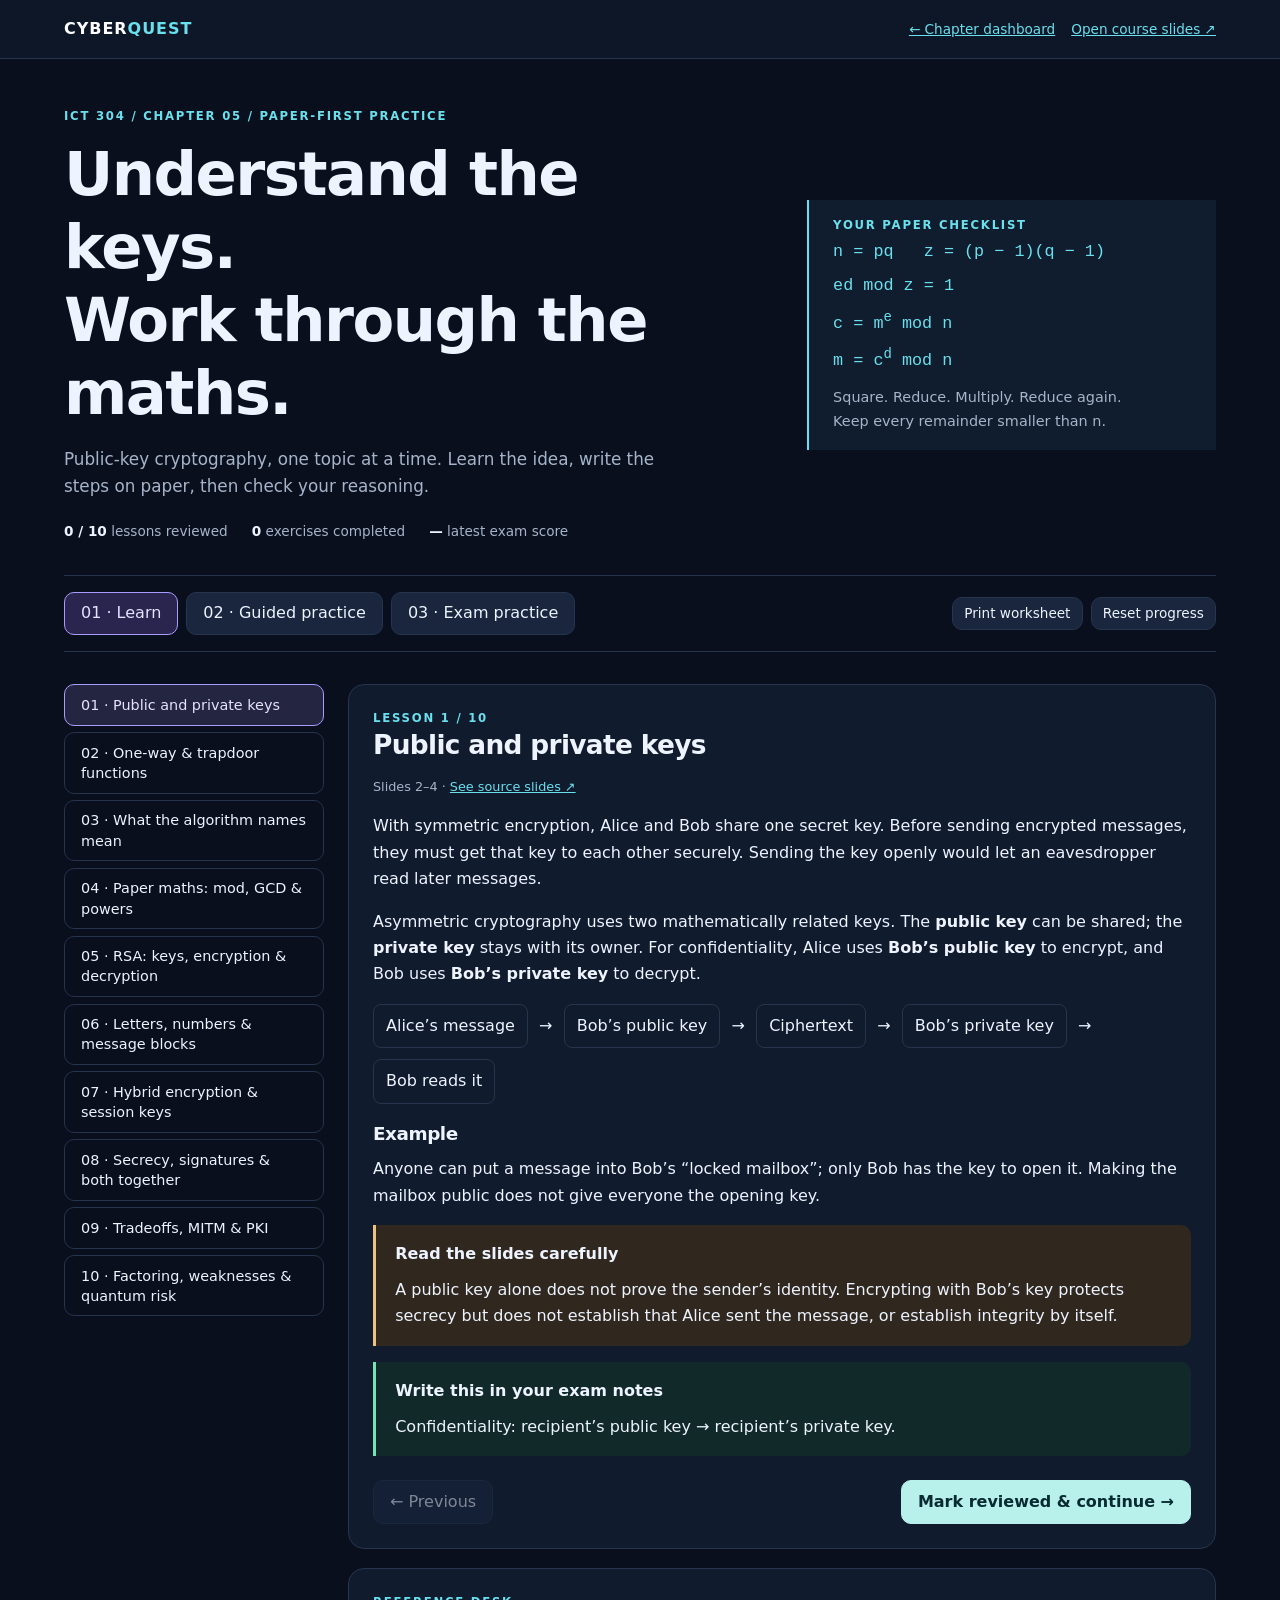
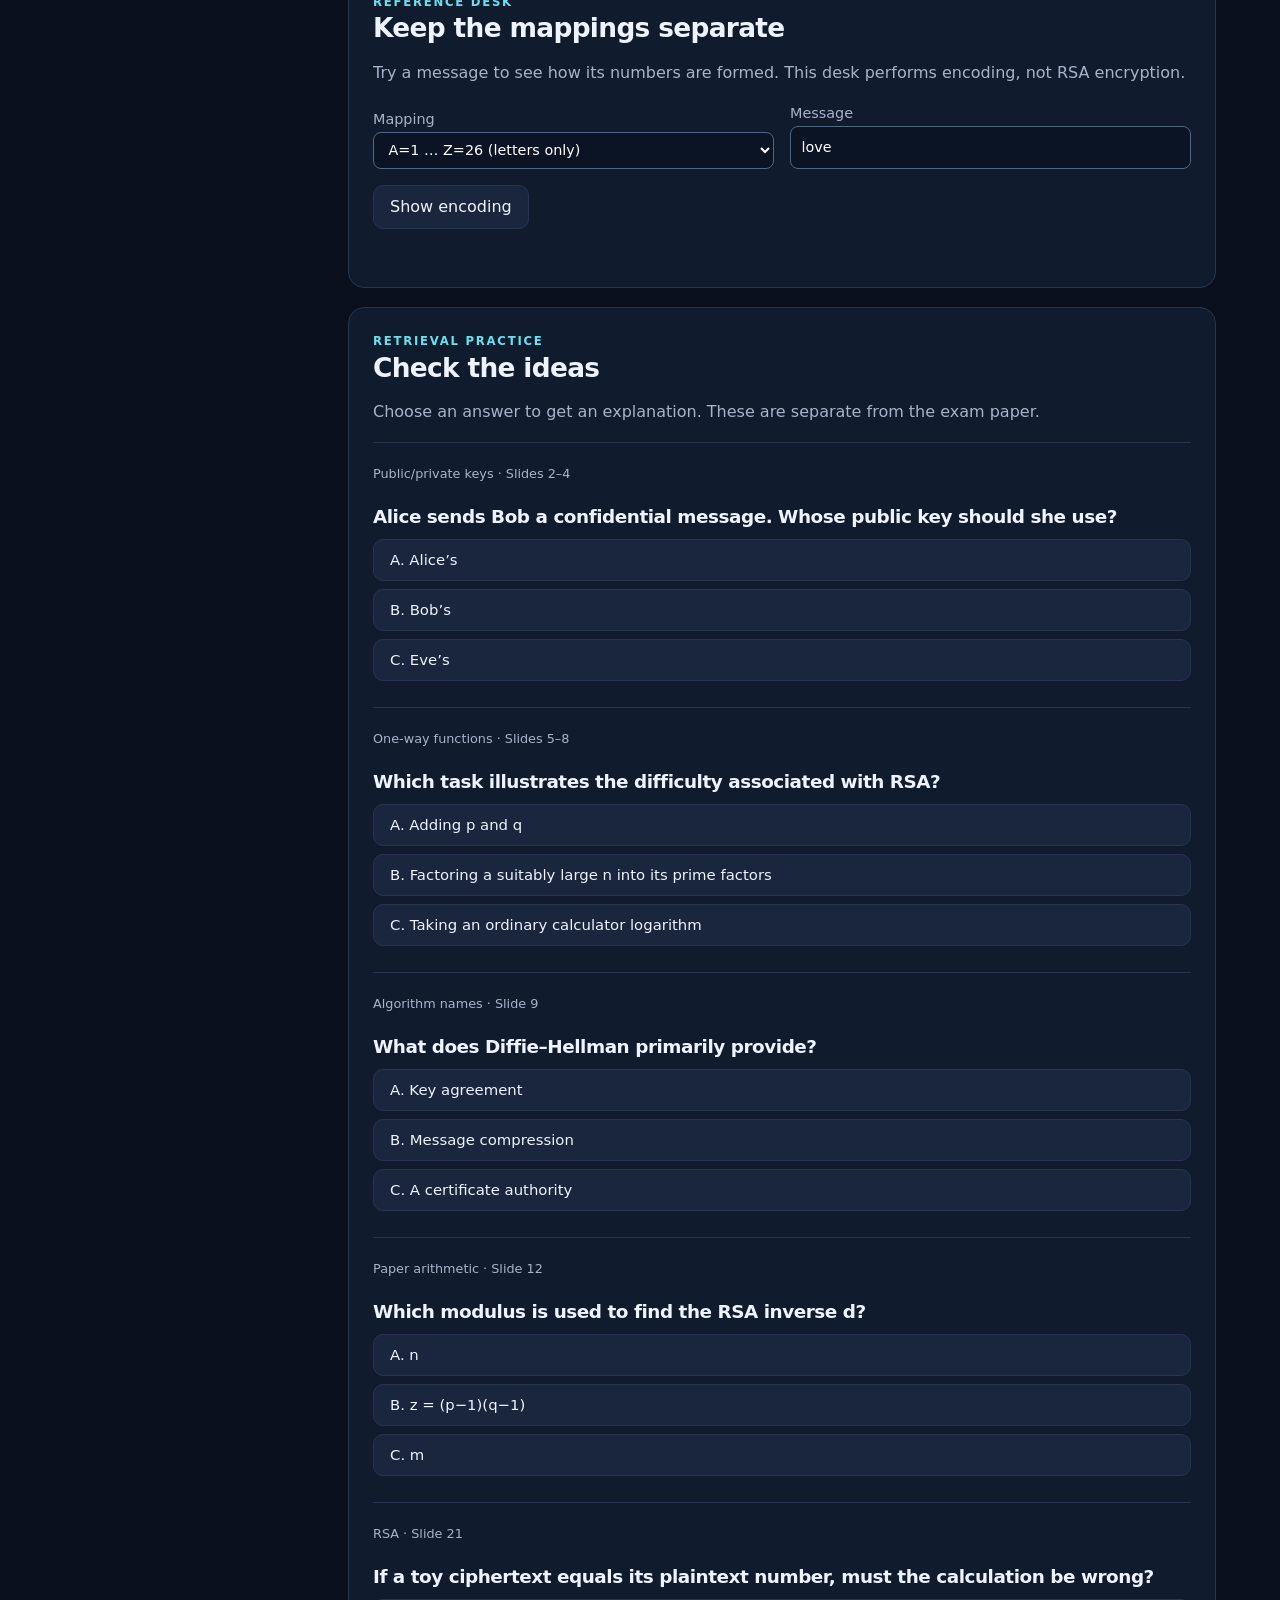
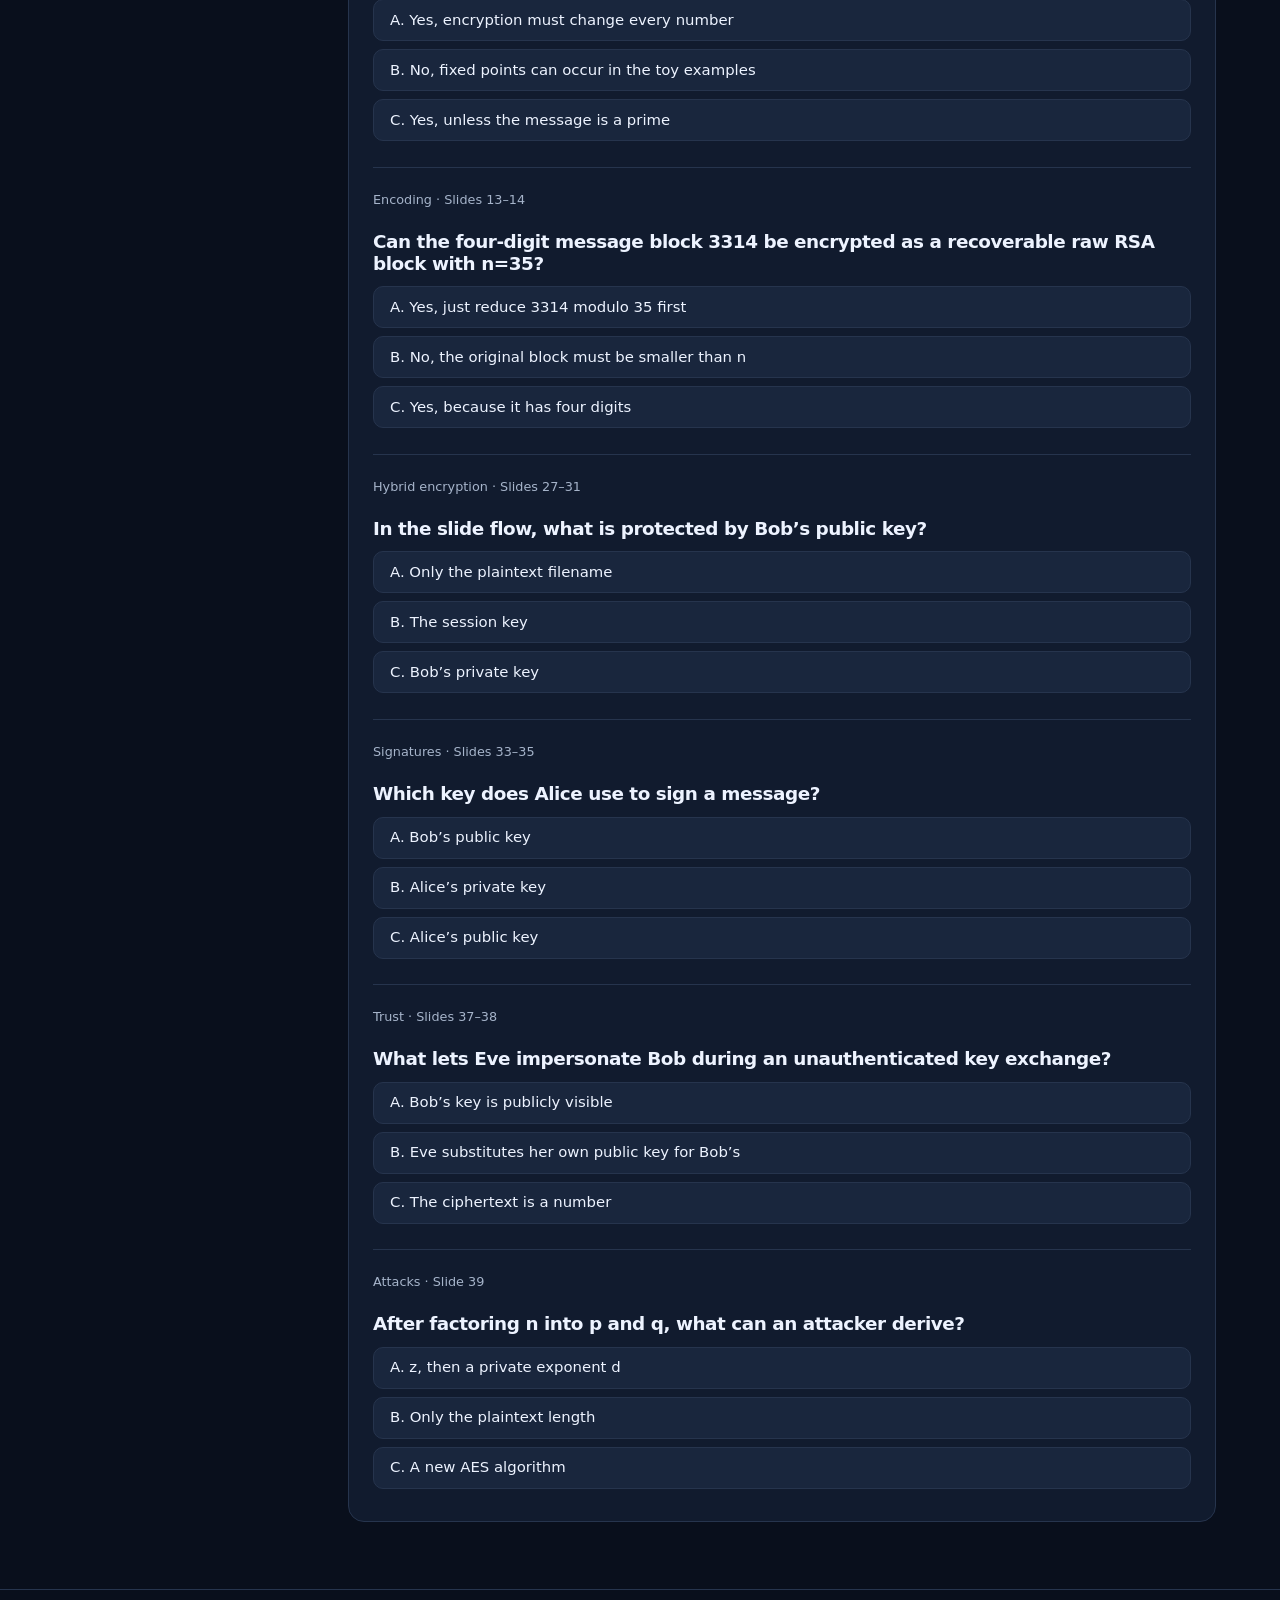
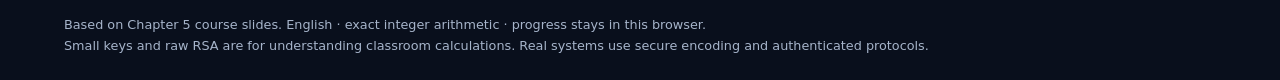
==== chapter5.html @ c572226a "Add Chapter 5 lessons and paper-first RSA practice" ====
<!DOCTYPE html>
<html lang="en">
<head>
  <meta charset="UTF-8">
  <meta name="viewport" content="width=device-width, initial-scale=1">
  <meta name="description" content="Learn public-key cryptography and practise RSA by hand. Slide-based lessons, guided calculations, exam practice, and printable worksheets for ICT 304.">
  <title>Chapter 5 · Public Key Cryptography | CyberQuest</title>
  <style>
    :root{color-scheme:dark;--bg:#090f1c;--panel:#111b2e;--line:#26344d;--muted:#a6b4ca;--text:#edf3ff;--cyan:#69e0ed;--purple:#a99cff;--green:#72e3b1;--red:#ffabb8}
    *{box-sizing:border-box}body{margin:0;background:var(--bg);color:var(--text);font:16px/1.65 system-ui,-apple-system,"Segoe UI",sans-serif}a{color:var(--cyan)}button,input,select,textarea{font:inherit}button,.button{border:1px solid var(--line);border-radius:10px;background:#19263d;color:var(--text);padding:.6rem 1rem;cursor:pointer;text-decoration:none;display:inline-flex;align-items:center;justify-content:center;gap:.4rem;line-height:1.4}button:hover,.button:hover{background:#253755;border-color:#60759a}button:disabled{opacity:.5;cursor:not-allowed}button.primary,.button.primary{background:#b8f0ec;color:#082b32;border-color:#b8f0ec;font-weight:700}button.active{background:#29254e;border-color:var(--purple);color:#e6e1ff}button.small{padding:.35rem .7rem;font-size:.85rem}button.text{background:transparent;color:var(--cyan)}input,select,textarea{background:#0b1425;border:1px solid #536580;color:white;border-radius:8px;padding:.55rem .65rem;max-width:100%}input[readonly]{background:#19263d;color:#c8d4e8}input:focus,select:focus,textarea:focus{outline:2px solid var(--cyan);outline-offset:2px}:focus-visible{outline:3px solid var(--cyan);outline-offset:4px}input.bad{border-color:var(--red)}input.good{border-color:var(--green)}input[type=text]{width:100%}label{display:block;color:var(--muted);font-size:.9rem}h1,h2,h3,h4{line-height:1.2;letter-spacing:-.025em}h1{font-size:clamp(2.2rem,5vw,3.8rem);margin:.7rem 0 1rem;max-width:800px}h2{font-size:1.65rem;margin:0 0 1rem}h3{font-size:1.15rem;margin:1.2rem 0 .7rem}p{margin:.6rem 0 1rem}small,.muted{color:var(--muted)}code,.math,.number{font-family:Consolas,"Courier New",monospace}.math{font-size:1.05rem}.eyebrow{text-transform:uppercase;letter-spacing:.15em;font-size:.73rem;color:var(--cyan);font-weight:750}.tag{display:inline-block;border:1px solid var(--line);padding:.15rem .6rem;border-radius:100px;font-size:.75rem;color:var(--muted)}[hidden]{display:none!important}.skip{position:absolute;left:12px;top:-100px;background:white;color:black;padding:12px;z-index:100}.skip:focus{top:10px}
    header{border-bottom:1px solid var(--line);background:#0e1728}header .wrap{display:flex;justify-content:space-between;align-items:center;gap:1rem;padding-block:1rem}.brand{font-weight:900;letter-spacing:.06em;text-decoration:none;color:white}.brand span{color:var(--cyan)}.wrap{max-width:1200px;margin:auto;padding:0 24px}.top-links{display:flex;gap:1rem;align-items:center;font-size:.85rem}.hero{padding:3rem 0 2rem;display:grid;grid-template-columns:1.7fr 1fr;gap:3rem;align-items:center}.hero p{max-width:640px;font-size:1.05rem;color:var(--muted)}.hero-note{border-left:2px solid var(--cyan);padding:1rem 1.5rem;background:#101d2f}.hero-note .math{color:var(--cyan);line-height:2}.hero-note p{font-size:.9rem;margin-bottom:0}.stats{display:flex;flex-wrap:wrap;gap:1.5rem;margin-top:1.2rem;font-size:.85rem;color:var(--muted)}.stats strong{color:var(--text)}.toolbar{display:flex;align-items:center;justify-content:space-between;gap:1rem;flex-wrap:wrap;padding:1rem 0;border-block:1px solid var(--line);margin-bottom:2rem}.tabs{display:flex;gap:.5rem;flex-wrap:wrap}.tools{display:flex;gap:.5rem;flex-wrap:wrap}.view{padding-bottom:3rem}.lesson-layout{display:grid;grid-template-columns:260px minmax(0,1fr);gap:1.5rem}.lesson-nav{display:grid;align-content:start;gap:.4rem;position:sticky;top:16px}.lesson-nav button{text-align:left;justify-content:flex-start;background:transparent;font-size:.9rem}.lesson-nav button.active{background:#242641}.lesson-nav .done{color:var(--green);margin-left:auto}.panel{background:var(--panel);border:1px solid var(--line);border-radius:16px;padding:1.5rem;margin-bottom:1.2rem}.callout{border-left:3px solid var(--purple);background:#201f39;padding:1rem 1.2rem;margin:1rem 0;border-radius:0 10px 10px 0}.callout.good{border-color:var(--green);background:#112a29}.callout.warn{border-color:#edc27a;background:#30281e}.callout p:last-child{margin-bottom:0}.formula{background:#0b1425;border:1px solid var(--line);padding:1rem;border-radius:10px;line-height:2;overflow-wrap:anywhere}.flow{display:flex;flex-wrap:wrap;gap:.7rem;align-items:center}.flow span{padding:.5rem .75rem;border:1px solid var(--line);border-radius:8px}.lesson-bottom{display:flex;gap:.7rem;flex-wrap:wrap;justify-content:space-between;margin-top:1.5rem}.two-col{display:grid;grid-template-columns:1fr 1fr;gap:1rem}.grid-fields{display:grid;grid-template-columns:repeat(4,minmax(0,1fr));gap:1rem}.control-row{display:flex;flex-wrap:wrap;gap:1rem;align-items:end;margin-bottom:1rem}.control-row label{flex:1;min-width:160px}.control-row select{width:100%}.actions{display:flex;gap:.65rem;flex-wrap:wrap;margin-top:1rem}.status{font-size:.9rem;min-height:1.5rem;margin-top:.65rem}.status.error{color:var(--red)}.status.success{color:var(--green)}.hint{margin-top:.8rem;padding:1rem;background:#20243c;border-radius:8px;color:#dcd6fc}.source{font-size:.8rem;color:var(--muted)}.table-wrap{overflow:auto}table{border-collapse:collapse;width:100%;margin:.6rem 0}th,td{text-align:left;border-bottom:1px solid var(--line);padding:.65rem .5rem;vertical-align:top}th{color:var(--muted);font-size:.8rem;font-weight:650}table input[type=text]{min-width:100px;max-width:170px}.trace-line{display:block;font-family:Consolas,"Courier New",monospace;overflow-wrap:anywhere;line-height:1.9}.trace-line em{color:var(--cyan);font-style:normal}.answer-details{margin:1rem 0;border:1px solid var(--line);border-radius:10px;padding:.75rem 1rem}summary{cursor:pointer;color:var(--cyan);font-weight:650}.step-head{display:flex;justify-content:space-between;gap:1rem;align-items:start}.step-num{color:var(--purple);font-size:.8rem;font-weight:700;text-transform:uppercase;letter-spacing:.06em}.exercise-prompt{font-size:1.08rem;color:#dce7fa}.correct{color:var(--green)}.incorrect{color:var(--red)}.option{display:block;width:100%;text-align:left;justify-content:flex-start;margin:.5rem 0;font-size:.93rem}.quiz-card{border-top:1px solid var(--line);padding:1.1rem 0}.quiz-card:last-child{padding-bottom:0}.field-note{font-size:.78rem;color:var(--muted)}.exam-question{padding:1.25rem 0;border-top:1px solid var(--line)}.exam-question h3{margin-top:0}.exam-fields{display:grid;grid-template-columns:repeat(3,minmax(0,1fr));gap:.8rem}.exam-fields .wide{grid-column:1/-1}.feedback{margin-top:.6rem;font-size:.9rem}.empty-state{padding:2rem;text-align:center;border:1px dashed var(--line);border-radius:12px;color:var(--muted)}.storage-notice{color:#edc27a;margin:1rem 0;font-size:.85rem}footer{border-top:1px solid var(--line);padding:1.5rem 0;color:var(--muted);font-size:.8rem}ul,ol{padding-left:1.35rem}li{margin:.5rem 0}#print-area{display:none}
    @media(max-width:820px){.hero{grid-template-columns:1fr;gap:1rem}.hero-note{max-width:580px}.lesson-layout{grid-template-columns:1fr}.lesson-nav{position:static;grid-template-columns:1fr 1fr}.two-col{grid-template-columns:1fr}.grid-fields{grid-template-columns:1fr 1fr}}
    @media(max-width:520px){.wrap{padding-inline:16px}header .wrap{align-items:flex-start}.top-links{flex-direction:column;align-items:flex-end;gap:.2rem}.hero{padding-top:2rem}.panel{padding:1rem}.lesson-nav{grid-template-columns:1fr}.tabs{display:grid;grid-template-columns:1fr 1fr 1fr;width:100%;gap:.3rem}.tabs button{font-size:.8rem;padding:.65rem .35rem}.tools{width:100%}.exam-fields{grid-template-columns:1fr 1fr}.stats{gap:.75rem}.step-head{flex-wrap:wrap}}
    @media print{*{color:black!important;background:white!important;box-shadow:none!important}body>header,body>main,body>footer,body>.skip{display:none!important}#print-area{display:block!important;font:11pt/1.45 Georgia,serif;padding:0}#print-area h1{font-size:21pt}#print-area h2{font-size:16pt}#print-area h3{font-size:12pt}#print-area .print-question{break-inside:avoid;border-bottom:1px solid #aaa;padding:12pt 0}#print-area .work-box{height:110pt;border:1px solid #aaa;margin-top:10pt}#print-area .trace-line{font-size:9pt}#print-area .answer-details{border:none;padding:0}#print-area a{text-decoration:none}#print-area .page-break{break-before:page}@page{size:A4;margin:16mm}}
    .hero.exam-hero{grid-template-columns:1fr}body.print-preview{background:#e5e7eb;color:#172033}body.print-preview>header,body.print-preview>main,body.print-preview>footer,body.print-preview>.skip{display:none}body.print-preview #print-area{display:block;max-width:850px;margin:24px auto;background:white;padding:32px;font:16px/1.5 Georgia,serif}body.print-preview #print-area *{color:#172033;background:white;border-color:#c3cbd6;box-shadow:none}body.print-preview #print-area .callout{border-left-color:#6d7d96}body.print-preview .print-question{border-bottom:1px solid #c3cbd6;padding:16px 0}body.print-preview .work-box{height:150px;border:1px solid #c3cbd6;margin-top:12px}.print-controls{display:flex;gap:12px;flex-wrap:wrap;border-bottom:1px solid #c3cbd6;padding-bottom:16px;margin-bottom:20px}
    @media print{.print-controls{display:none!important}body #print-area,body.print-preview #print-area{padding:0;margin:0;max-width:none;font:11pt/1.45 Georgia,serif}body.print-preview #print-area .work-box{height:110pt}body.print-preview #print-area *{color:black!important}}
  </style>
  <script src="chapter5.js?v=20261006-1" defer></script>
</head>
<body>
  <a class="skip" href="#main-content">Skip to study content</a>
  <header><div class="wrap"><a class="brand" href="index.html">CYBER<span>QUEST</span></a><div class="top-links"><a href="index.html">← Chapter dashboard</a><a href="Chapter%205%20-%20Public%20Key%20Cryptography.pdf" target="_blank" rel="noopener">Open course slides ↗</a></div></div></header>
  <main class="wrap" id="main-content" tabindex="-1">
    <section class="hero" aria-labelledby="page-title"><div><div class="eyebrow">ICT 304 / Chapter 05 / Paper-first practice</div><h1 id="page-title">Understand the keys.<br>Work through the maths.</h1><p>Public-key cryptography, one topic at a time. Learn the idea, write the steps on paper, then check your reasoning.</p><div class="stats"><span><strong id="lesson-count">0 / 10</strong> lessons reviewed</span><span><strong id="practice-count">0</strong> exercises completed</span><span><strong id="exam-score">—</strong> latest exam score</span></div></div><aside class="hero-note" aria-label="RSA formula reminder"><div class="eyebrow">Your paper checklist</div><div class="math">n = pq &nbsp; z = (p − 1)(q − 1)<br>ed mod z = 1<br>c = m<sup>e</sup> mod n<br>m = c<sup>d</sup> mod n</div><p>Square. Reduce. Multiply. Reduce again.<br>Keep every remainder smaller than n.</p></aside></section>
    <div class="toolbar"><nav class="tabs" aria-label="Chapter 5 sections"><button data-view="learn" class="active" aria-current="page">01 · Learn</button><button data-view="guided">02 · Guided practice</button><button data-view="exam">03 · Exam practice</button></nav><div class="tools"><button id="print-worksheet" class="small">Print worksheet</button><button id="reset-progress" class="small">Reset progress</button><button id="reset-cancel" class="small" hidden>Cancel reset</button></div></div>
    <p id="storage-notice" class="storage-notice" hidden>Browser storage is unavailable. You can still practise; progress will last only while this page is open.</p>
    <section id="view-learn" class="view" aria-label="Learn Chapter 5"><div class="lesson-layout"><nav id="lesson-nav" class="lesson-nav" aria-label="Lesson topics"></nav><div><article id="lesson-content" class="panel"></article><section class="panel" aria-labelledby="encoding-title"><div class="eyebrow">Reference desk</div><h2 id="encoding-title">Keep the mappings separate</h2><p class="muted">Try a message to see how its numbers are formed. This desk performs encoding, not RSA encryption.</p><div class="control-row"><label>Mapping<select id="encoding-mapping"><option value="letters">A=1 … Z=26 (letters only)</option><option value="blocks">Slide 14: two-digit codes / four-digit blocks</option></select></label><label>Message<input type="text" id="encoding-message" value="love" maxlength="60"></label></div><button id="encoding-show">Show encoding</button><div id="encoding-result" class="status" aria-live="polite"></div></section><section class="panel" aria-labelledby="concept-title"><div class="eyebrow">Retrieval practice</div><h2 id="concept-title">Check the ideas</h2><p class="muted">Choose an answer to get an explanation. These are separate from the exam paper.</p><div id="concept-checks"></div></section></div></div></section>
    <section id="view-guided" class="view" hidden aria-label="Guided RSA practice"><div class="control-row"><label>Exercise<select id="exercise-select"></select></label><label>Generated difficulty<select id="difficulty"><option value="beginner">Beginner · modulus up to 77</option><option value="mixed">Mixed · modulus up to 200</option></select></label><button id="generate-guided">New numbers</button></div><div id="guided-content"></div></section>
    <section id="view-exam" class="view" hidden aria-label="Exam RSA practice"><section class="panel"><div class="eyebrow">Your desk. Your paper. Your working.</div><h2>Practice without prompts</h2><p>Write your calculations on paper first. Enter your final results below, then submit the whole paper. Hints and worked answers stay hidden until submission.</p><div class="actions"><button id="exam-slides">Slide questions</button><button id="exam-generate">New generated paper</button><button id="exam-retry">Try this paper again</button><button id="exam-print-key" disabled>Print answer key</button></div><p class="source">Generated papers use the difficulty selected in Guided practice. Textbook RSA uses tiny teaching keys here.</p></section><form id="exam-form" class="panel"><div id="exam-content"></div><div class="actions"><button id="exam-submit" type="submit" class="primary">Submit paper & see solutions</button></div></form><div id="exam-review" aria-live="polite"></div></section>
    <noscript><p class="panel">Enable JavaScript to use the lessons and practice checker. You can still open the course slides using the link above.</p></noscript>
  </main>
  <footer><div class="wrap">Based on Chapter 5 course slides. English · exact integer arithmetic · progress stays in this browser.<br>Small keys and raw RSA are for understanding classroom calculations. Real systems use secure encoding and authenticated protocols.</div></footer>
  <section id="print-area" aria-label="Printable practice material"></section>
</body>
</html>
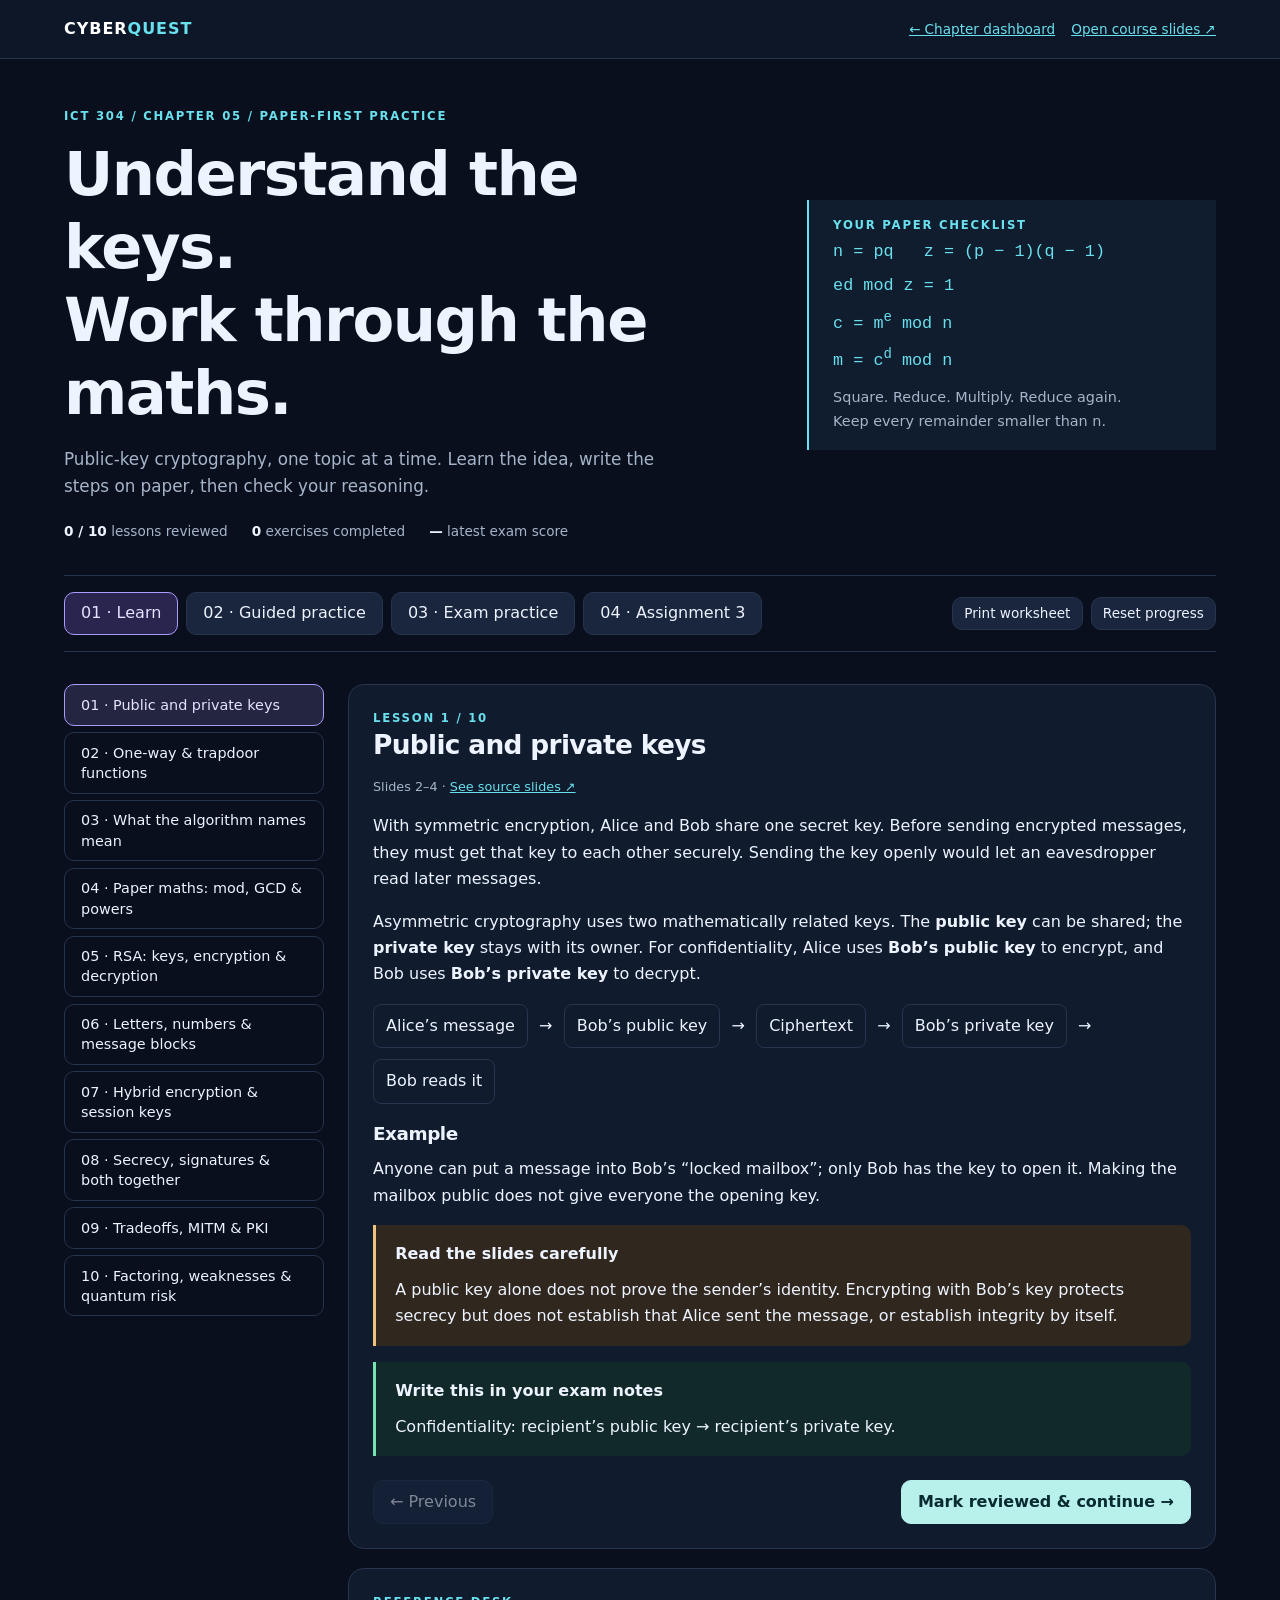
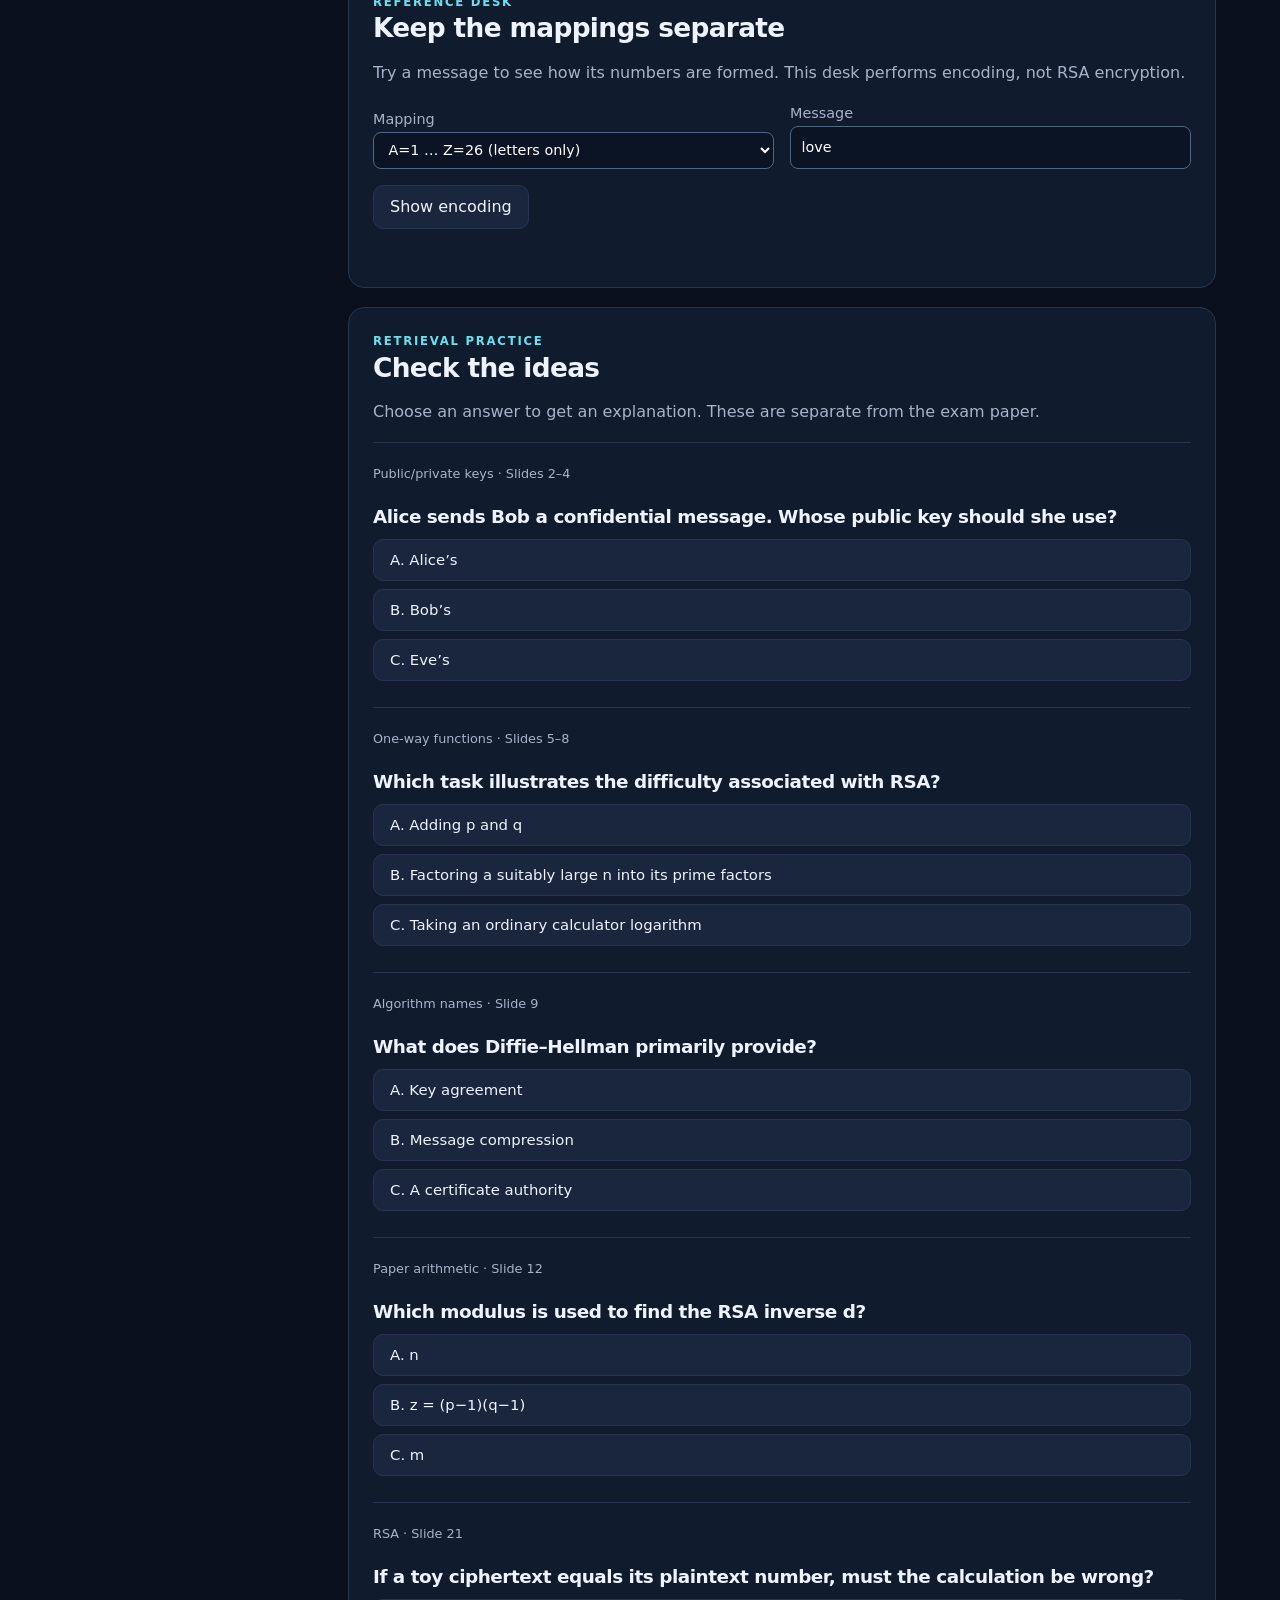
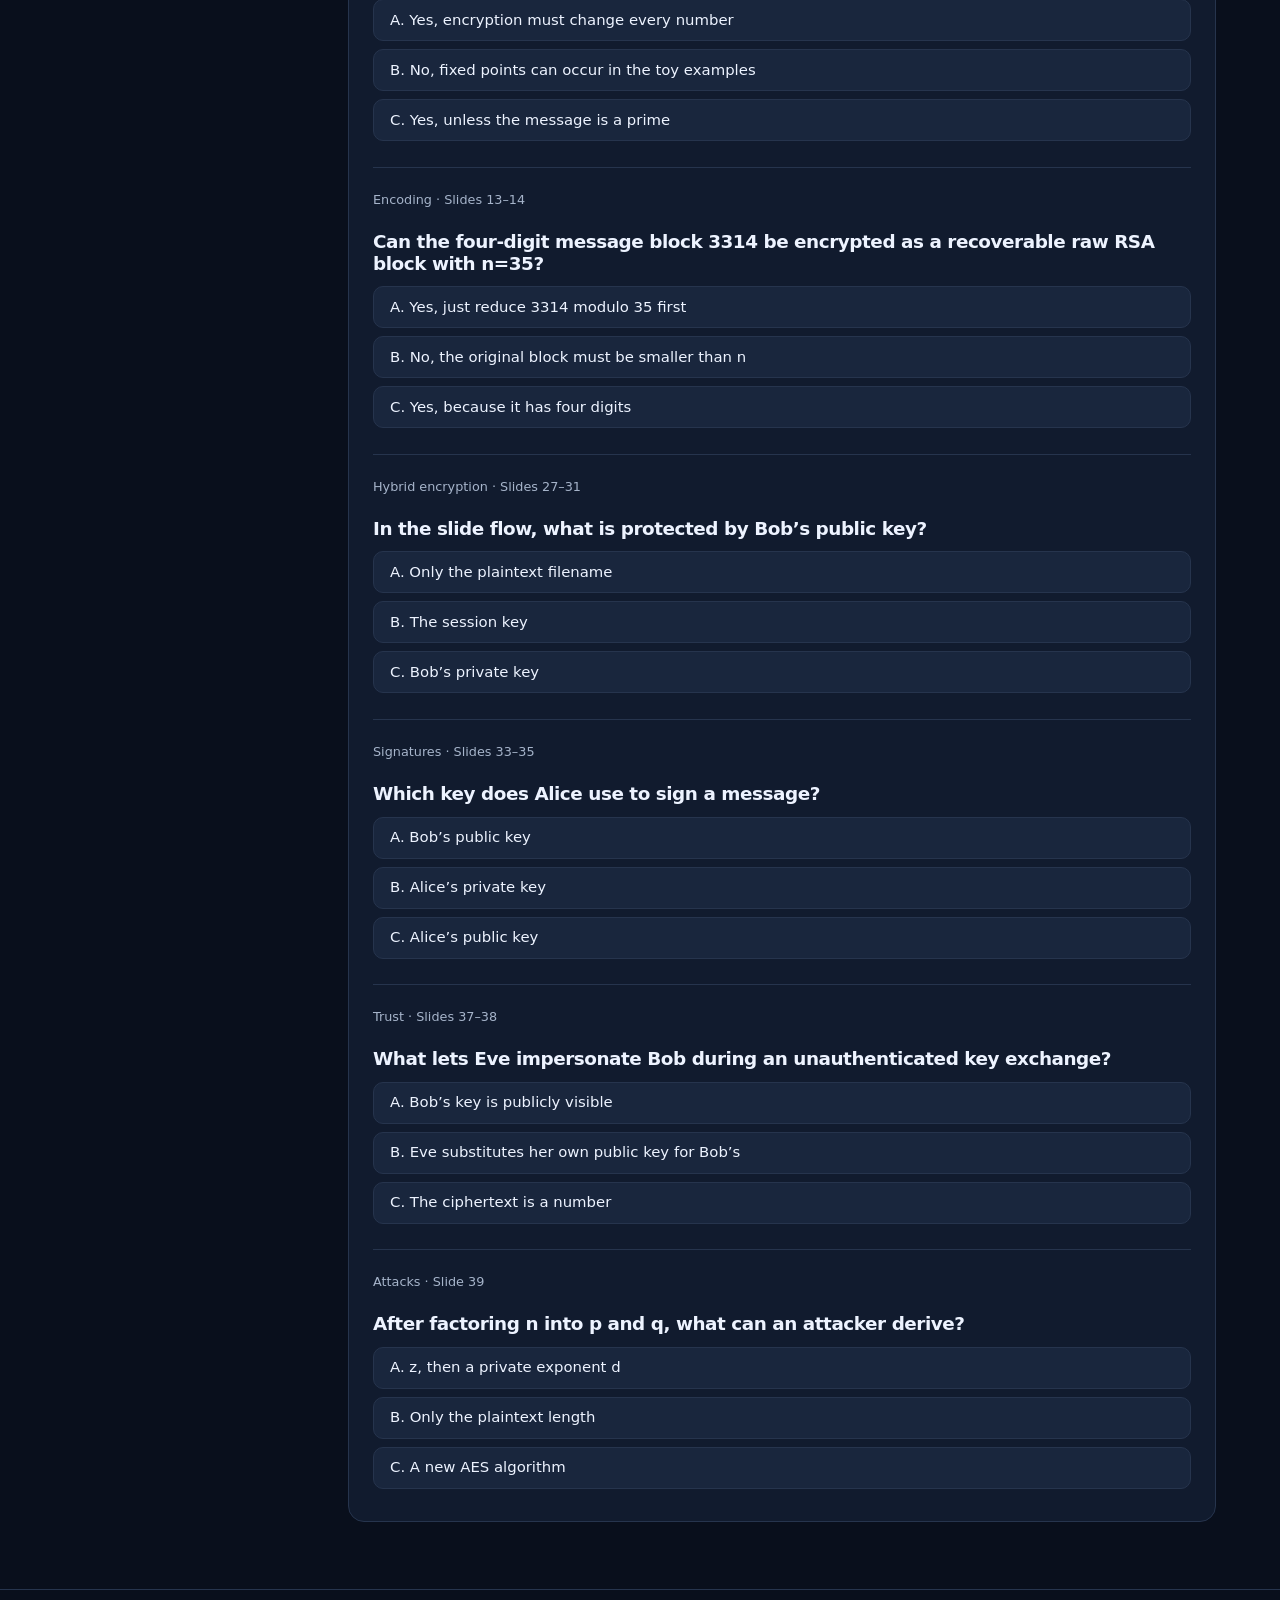
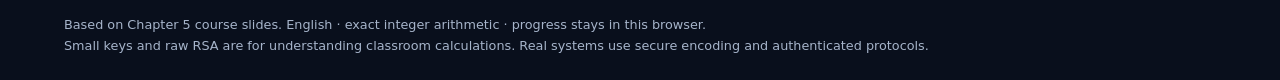
==== commit f0f73d08: "Add Chapter 5 Assignment 3 RSA name helper" ====
--- a/chapter5.html
+++ b/chapter5.html
@@ -14,19 +14,33 @@
     @media print{*{color:black!important;background:white!important;box-shadow:none!important}body>header,body>main,body>footer,body>.skip{display:none!important}#print-area{display:block!important;font:11pt/1.45 Georgia,serif;padding:0}#print-area h1{font-size:21pt}#print-area h2{font-size:16pt}#print-area h3{font-size:12pt}#print-area .print-question{break-inside:avoid;border-bottom:1px solid #aaa;padding:12pt 0}#print-area .work-box{height:110pt;border:1px solid #aaa;margin-top:10pt}#print-area .trace-line{font-size:9pt}#print-area .answer-details{border:none;padding:0}#print-area a{text-decoration:none}#print-area .page-break{break-before:page}@page{size:A4;margin:16mm}}
     .hero.exam-hero{grid-template-columns:1fr}body.print-preview{background:#e5e7eb;color:#172033}body.print-preview>header,body.print-preview>main,body.print-preview>footer,body.print-preview>.skip{display:none}body.print-preview #print-area{display:block;max-width:850px;margin:24px auto;background:white;padding:32px;font:16px/1.5 Georgia,serif}body.print-preview #print-area *{color:#172033;background:white;border-color:#c3cbd6;box-shadow:none}body.print-preview #print-area .callout{border-left-color:#6d7d96}body.print-preview .print-question{border-bottom:1px solid #c3cbd6;padding:16px 0}body.print-preview .work-box{height:150px;border:1px solid #c3cbd6;margin-top:12px}.print-controls{display:flex;gap:12px;flex-wrap:wrap;border-bottom:1px solid #c3cbd6;padding-bottom:16px;margin-bottom:20px}
     @media print{.print-controls{display:none!important}body #print-area,body.print-preview #print-area{padding:0;margin:0;max-width:none;font:11pt/1.45 Georgia,serif}body.print-preview #print-area .work-box{height:110pt}body.print-preview #print-area *{color:black!important}}
+    .assignment-mapping-grid{display:grid;grid-template-columns:repeat(13,minmax(0,1fr));gap:.65rem}.assignment-mapping-grid label{text-align:center;color:var(--text)}.assignment-mapping-grid input{width:100%;min-width:0;padding:.45rem .2rem;text-align:center}.assignment-sequence{overflow-wrap:anywhere;word-break:break-word}.assignment-step{scroll-margin-top:16px}.assignment-table th,.assignment-table td{text-align:center}.assignment-table th:first-child,.assignment-table td:first-child{text-align:left}
+    @media(max-width:820px){.assignment-mapping-grid{grid-template-columns:repeat(7,minmax(0,1fr))}}
+    @media(max-width:520px){.assignment-mapping-grid{grid-template-columns:repeat(4,minmax(0,1fr))}.tabs{grid-template-columns:1fr 1fr}}
+    @media print{#print-area .assignment-trace{break-inside:avoid;margin-block:12pt}#print-area .assignment-mapping-grid{grid-template-columns:repeat(13,minmax(0,1fr))}#print-area th,#print-area td{padding:4pt}#print-area .panel{padding:0;border:none}#print-area .assignment-table{font-size:9pt}}
   </style>
-  <script src="chapter5.js?v=20261006-1" defer></script>
+  <script src="chapter5.js?v=20261008-1" defer></script>
+  <script src="chapter5-assignment.js?v=20261008-1" defer></script>
 </head>
 <body>
   <a class="skip" href="#main-content">Skip to study content</a>
   <header><div class="wrap"><a class="brand" href="index.html">CYBER<span>QUEST</span></a><div class="top-links"><a href="index.html">← Chapter dashboard</a><a href="Chapter%205%20-%20Public%20Key%20Cryptography.pdf" target="_blank" rel="noopener">Open course slides ↗</a></div></div></header>
   <main class="wrap" id="main-content" tabindex="-1">
     <section class="hero" aria-labelledby="page-title"><div><div class="eyebrow">ICT 304 / Chapter 05 / Paper-first practice</div><h1 id="page-title">Understand the keys.<br>Work through the maths.</h1><p>Public-key cryptography, one topic at a time. Learn the idea, write the steps on paper, then check your reasoning.</p><div class="stats"><span><strong id="lesson-count">0 / 10</strong> lessons reviewed</span><span><strong id="practice-count">0</strong> exercises completed</span><span><strong id="exam-score">—</strong> latest exam score</span></div></div><aside class="hero-note" aria-label="RSA formula reminder"><div class="eyebrow">Your paper checklist</div><div class="math">n = pq &nbsp; z = (p − 1)(q − 1)<br>ed mod z = 1<br>c = m<sup>e</sup> mod n<br>m = c<sup>d</sup> mod n</div><p>Square. Reduce. Multiply. Reduce again.<br>Keep every remainder smaller than n.</p></aside></section>
-    <div class="toolbar"><nav class="tabs" aria-label="Chapter 5 sections"><button data-view="learn" class="active" aria-current="page">01 · Learn</button><button data-view="guided">02 · Guided practice</button><button data-view="exam">03 · Exam practice</button></nav><div class="tools"><button id="print-worksheet" class="small">Print worksheet</button><button id="reset-progress" class="small">Reset progress</button><button id="reset-cancel" class="small" hidden>Cancel reset</button></div></div>
+    <div class="toolbar"><nav class="tabs" aria-label="Chapter 5 sections"><button data-view="learn" class="active" aria-current="page">01 · Learn</button><button data-view="guided">02 · Guided practice</button><button data-view="exam">03 · Exam practice</button><button data-view="assignment">04 · Assignment 3</button></nav><div class="tools"><button id="print-worksheet" class="small">Print worksheet</button><button id="reset-progress" class="small">Reset progress</button><button id="reset-cancel" class="small" hidden>Cancel reset</button></div></div>
     <p id="storage-notice" class="storage-notice" hidden>Browser storage is unavailable. You can still practise; progress will last only while this page is open.</p>
     <section id="view-learn" class="view" aria-label="Learn Chapter 5"><div class="lesson-layout"><nav id="lesson-nav" class="lesson-nav" aria-label="Lesson topics"></nav><div><article id="lesson-content" class="panel"></article><section class="panel" aria-labelledby="encoding-title"><div class="eyebrow">Reference desk</div><h2 id="encoding-title">Keep the mappings separate</h2><p class="muted">Try a message to see how its numbers are formed. This desk performs encoding, not RSA encryption.</p><div class="control-row"><label>Mapping<select id="encoding-mapping"><option value="letters">A=1 … Z=26 (letters only)</option><option value="blocks">Slide 14: two-digit codes / four-digit blocks</option></select></label><label>Message<input type="text" id="encoding-message" value="love" maxlength="60"></label></div><button id="encoding-show">Show encoding</button><div id="encoding-result" class="status" aria-live="polite"></div></section><section class="panel" aria-labelledby="concept-title"><div class="eyebrow">Retrieval practice</div><h2 id="concept-title">Check the ideas</h2><p class="muted">Choose an answer to get an explanation. These are separate from the exam paper.</p><div id="concept-checks"></div></section></div></div></section>
     <section id="view-guided" class="view" hidden aria-label="Guided RSA practice"><div class="control-row"><label>Exercise<select id="exercise-select"></select></label><label>Generated difficulty<select id="difficulty"><option value="beginner">Beginner · modulus up to 77</option><option value="mixed">Mixed · modulus up to 200</option></select></label><button id="generate-guided">New numbers</button></div><div id="guided-content"></div></section>
     <section id="view-exam" class="view" hidden aria-label="Exam RSA practice"><section class="panel"><div class="eyebrow">Your desk. Your paper. Your working.</div><h2>Practice without prompts</h2><p>Write your calculations on paper first. Enter your final results below, then submit the whole paper. Hints and worked answers stay hidden until submission.</p><div class="actions"><button id="exam-slides">Slide questions</button><button id="exam-generate">New generated paper</button><button id="exam-retry">Try this paper again</button><button id="exam-print-key" disabled>Print answer key</button></div><p class="source">Generated papers use the difficulty selected in Guided practice. Textbook RSA uses tiny teaching keys here.</p></section><form id="exam-form" class="panel"><div id="exam-content"></div><div class="actions"><button id="exam-submit" type="submit" class="primary">Submit paper & see solutions</button></div></form><div id="exam-review" aria-live="polite"></div></section>
+    <section id="view-assignment" class="view" hidden aria-label="Assignment 3 name encryption helper">
+      <section class="panel"><div class="eyebrow">Assignment 3 / Your full name / Your mapping</div><h2>Turn your name into a worked RSA example</h2><p>Define a numerical mapping for A–Z, choose two distinct primes greater than 13, and demonstrate encryption and decryption on paper. Use the explanations below to understand and write each calculation.</p><div class="callout"><strong>One letter = one small numerical block</strong><p>Remove spaces and use uppercase A–Z. Encrypt each letter’s number separately with the same key. Repeated squaring breaks the powers into manageable multiplications, keeping the remainder after each operation.</p></div></section>
+      <form id="assignment-form" class="panel" novalidate>
+        <label for="assignment-name">Full name (English A–Z; spaces are removed)</label><input id="assignment-name" type="text" autocomplete="off" maxlength="160" placeholder="Enter your full name" aria-describedby="assignment-name-note"><p id="assignment-name-note" class="field-note">Include all parts of your name. For names in another alphabet, enter an A–Z spelling. Your name and mapping stay in this open page.</p>
+        <h3>1. Define your alphabet mapping</h3><div class="control-row"><label>Start with a mapping<select id="assignment-mapping"><option value="one">A=1 … Z=26</option><option value="zero">A=0 … Z=25</option><option value="reverse">A=26 … Z=1</option><option value="shifted">Rotated numbers · choose a shift</option><option value="custom">Custom · edit the values below</option></select></label><label id="assignment-shift-label" hidden>Rotation (0–25)<input id="assignment-shift" type="number" min="0" max="25" step="1" value="7"></label></div><p class="field-note">You can edit any value to define your own mapping. Use 26 different non-negative whole numbers, each smaller than n. Write the entire mapping on your paper.</p><div id="assignment-mapping-grid" class="assignment-mapping-grid"></div>
+        <h3>2. Choose your key numbers</h3><div class="grid-fields"><label>Prime p (&gt;13)<input id="assignment-p" type="text" inputmode="numeric" value="17" autocomplete="off"></label><label>Prime q (&gt;13, different from p)<input id="assignment-q" type="text" inputmode="numeric" value="19" autocomplete="off"></label><label>Public exponent e (optional)<input id="assignment-e" type="text" inputmode="numeric" placeholder="Choose automatically" autocomplete="off" aria-describedby="assignment-key-note"></label></div><p id="assignment-key-note" class="field-note">For manageable paper examples, this helper accepts primes up to 10,000. Choose 1 &lt; e &lt; z with GCD(e,z)=1, or leave e blank for a small valid choice. We will calculate d and show why it works.</p>
+        <div class="actions"><button type="submit" class="primary">Explain my assignment</button><button id="assignment-print" type="button" disabled>Print worked steps</button><button id="assignment-expand" type="button" disabled>Expand all calculations</button></div><div id="assignment-status" class="status" role="status" aria-live="polite"></div>
+      </form><div id="assignment-result" hidden></div>
+    </section>
     <noscript><p class="panel">Enable JavaScript to use the lessons and practice checker. You can still open the course slides using the link above.</p></noscript>
   </main>
   <footer><div class="wrap">Based on Chapter 5 course slides. English · exact integer arithmetic · progress stays in this browser.<br>Small keys and raw RSA are for understanding classroom calculations. Real systems use secure encoding and authenticated protocols.</div></footer>
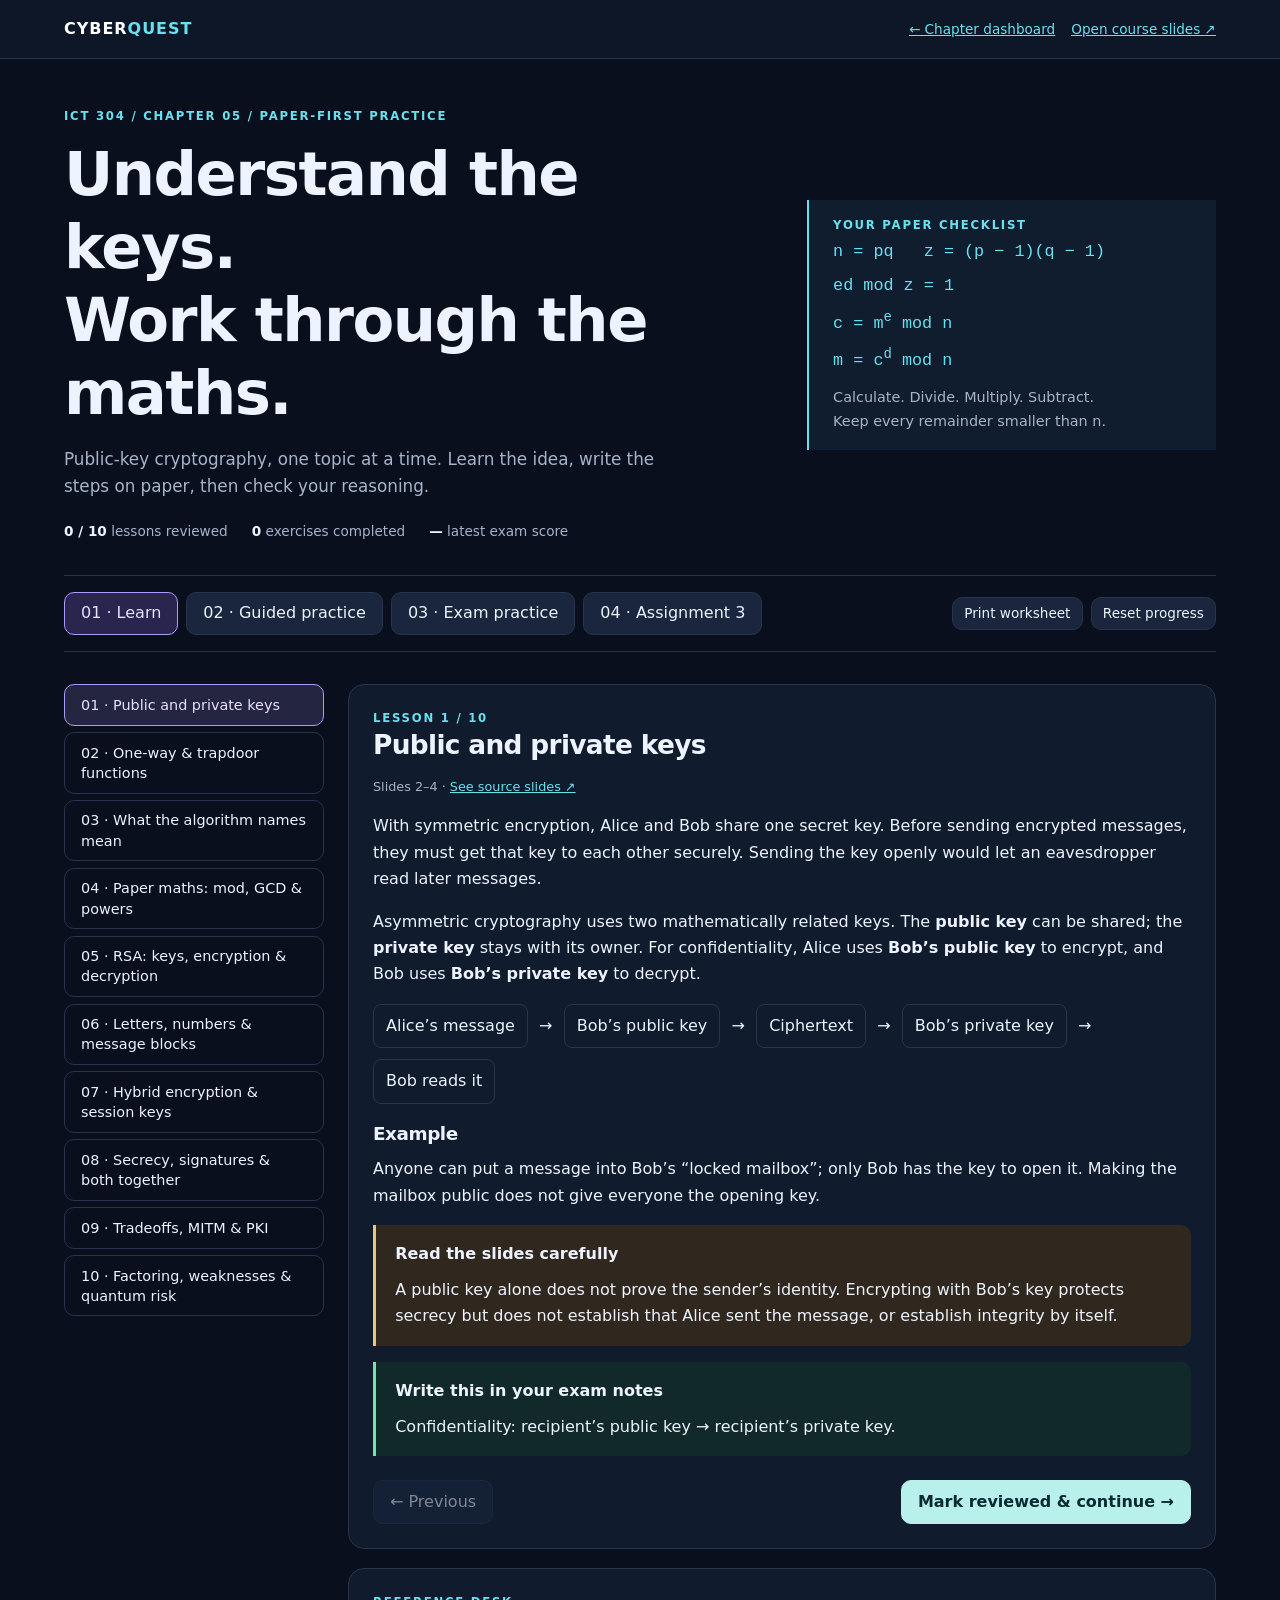
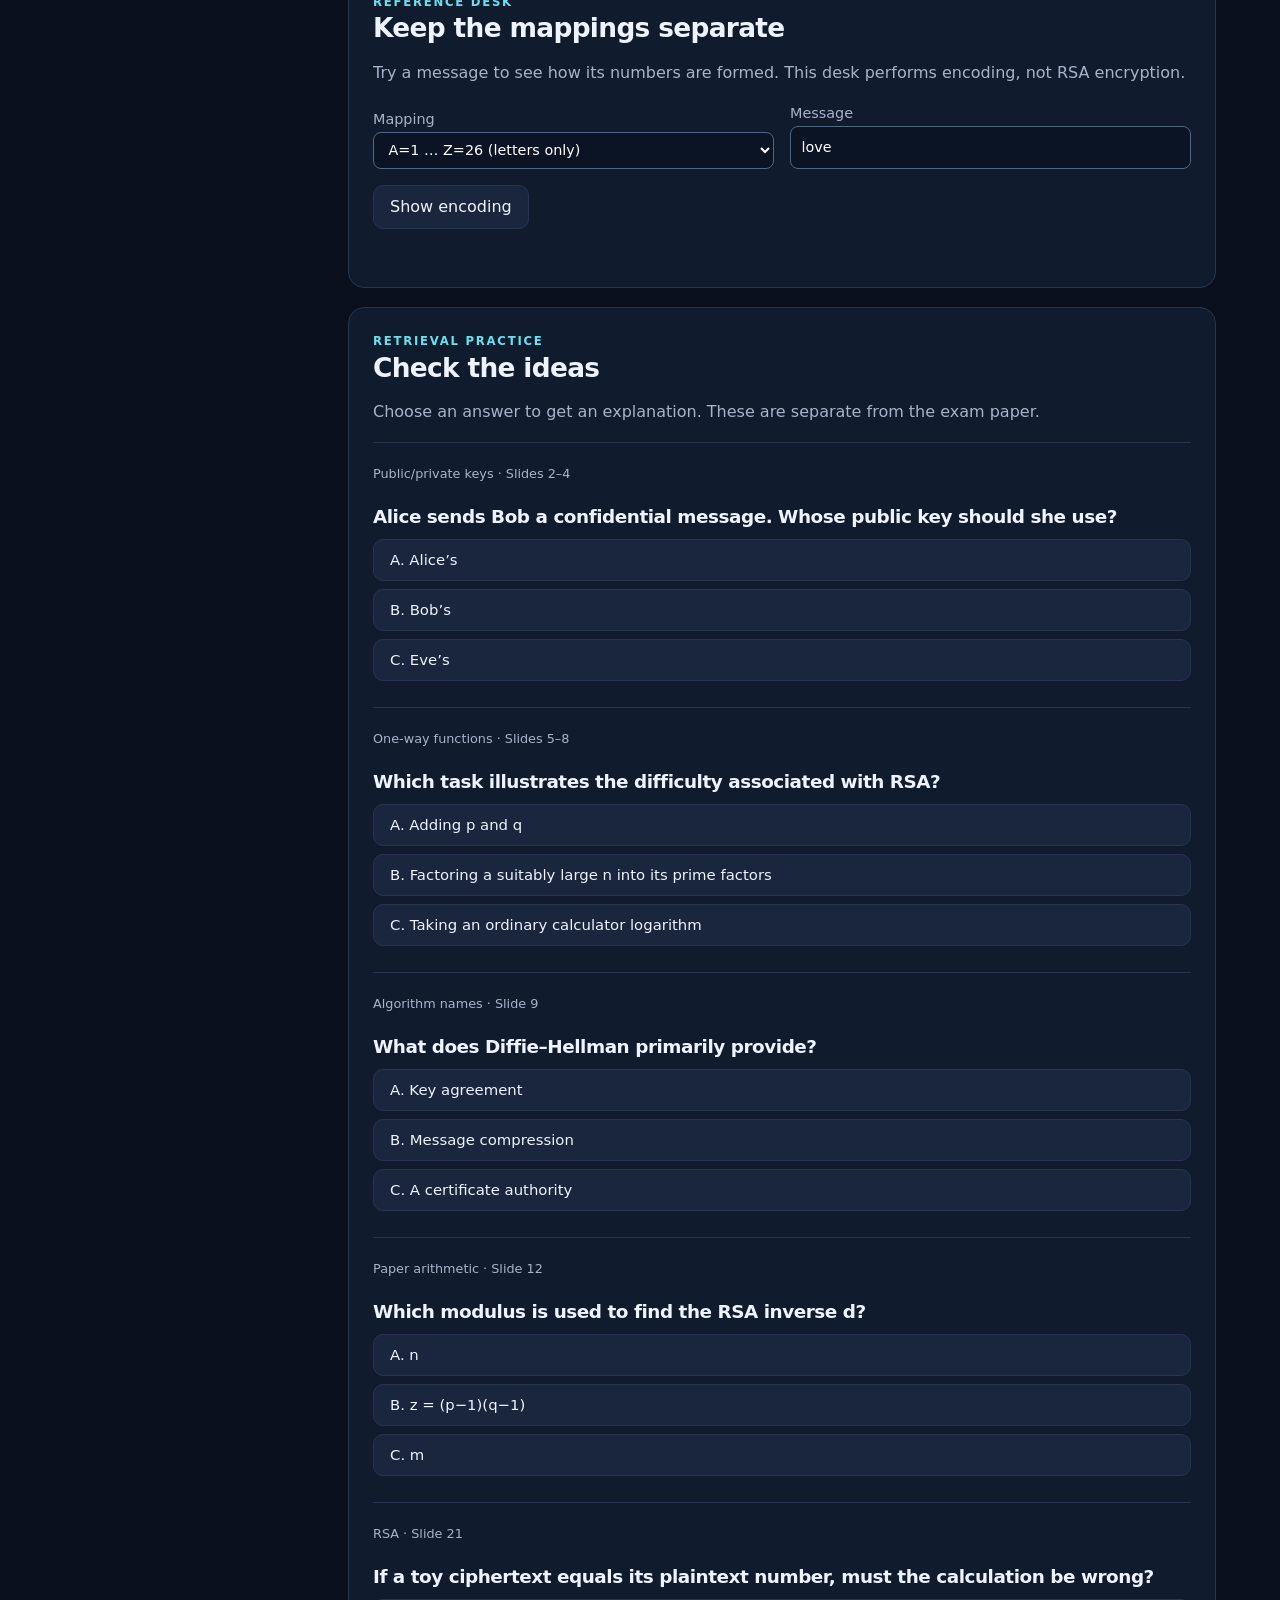
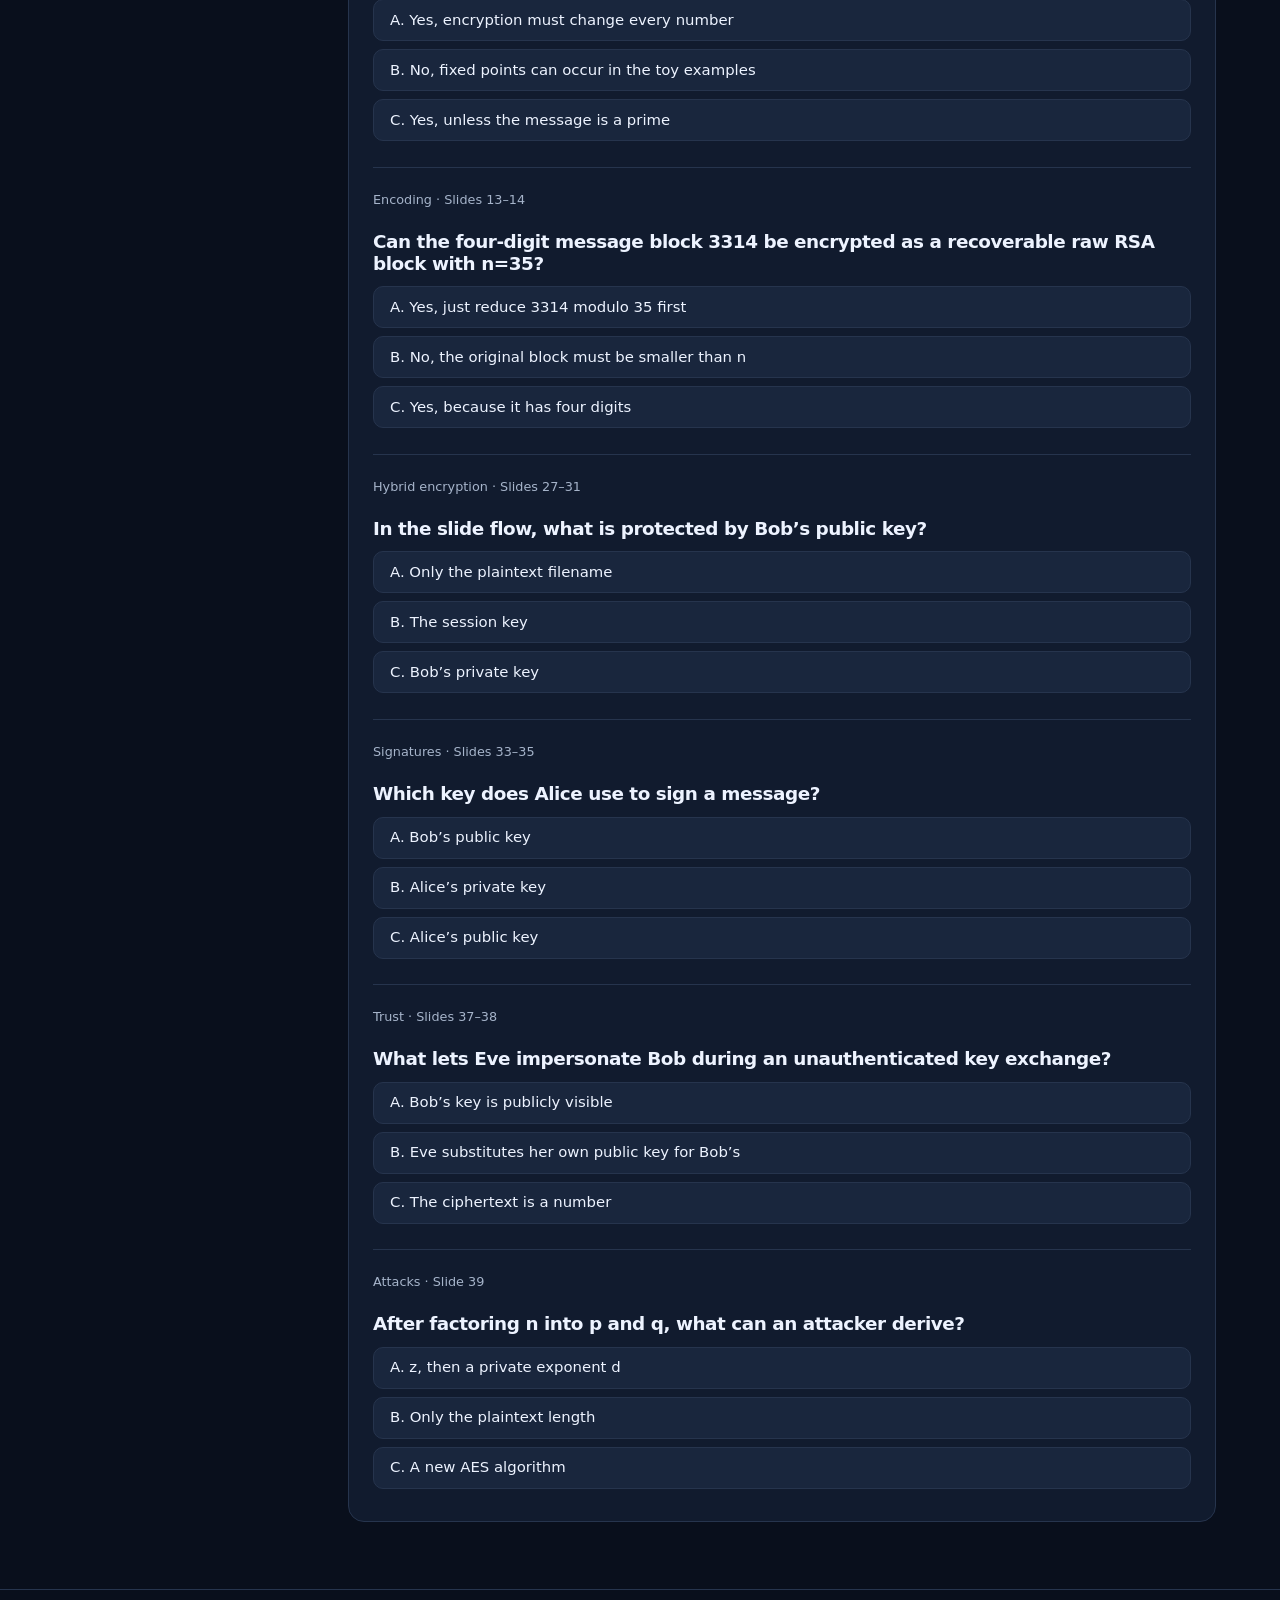
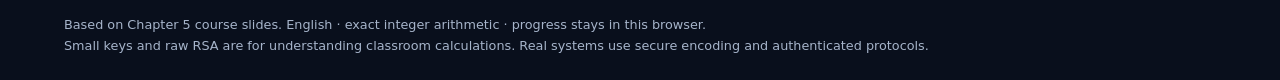
==== commit a95dc426: "Simplify Chapter 5 RSA worked calculation steps" ====
--- a/chapter5.html
+++ b/chapter5.html
@@ -18,22 +18,24 @@
     @media(max-width:820px){.assignment-mapping-grid{grid-template-columns:repeat(7,minmax(0,1fr))}}
     @media(max-width:520px){.assignment-mapping-grid{grid-template-columns:repeat(4,minmax(0,1fr))}.tabs{grid-template-columns:1fr 1fr}}
     @media print{#print-area .assignment-trace{break-inside:avoid;margin-block:12pt}#print-area .assignment-mapping-grid{grid-template-columns:repeat(13,minmax(0,1fr))}#print-area th,#print-area td{padding:4pt}#print-area .panel{padding:0;border:none}#print-area .assignment-table{font-size:9pt}}
+    .worked-reduction .trace-line+.trace-line{margin-top:.35rem}.reduction-group{margin:1.1rem 0}.reduction-group h4{font-size:1rem;margin:.5rem 0}.worked-reduction{scroll-margin-top:16px}
+    @media print{#print-area .assignment-trace{break-inside:auto}#print-area .worked-reduction{break-inside:avoid;padding:6pt;line-height:1.45}#print-area .worked-reduction .trace-line{line-height:1.45}#print-area h3,#print-area h4{break-after:avoid}}
   </style>
-  <script src="chapter5.js?v=20261008-1" defer></script>
-  <script src="chapter5-assignment.js?v=20261008-1" defer></script>
+  <script src="chapter5.js?v=20261008-2" defer></script>
+  <script src="chapter5-assignment.js?v=20261008-2" defer></script>
 </head>
 <body>
   <a class="skip" href="#main-content">Skip to study content</a>
   <header><div class="wrap"><a class="brand" href="index.html">CYBER<span>QUEST</span></a><div class="top-links"><a href="index.html">← Chapter dashboard</a><a href="Chapter%205%20-%20Public%20Key%20Cryptography.pdf" target="_blank" rel="noopener">Open course slides ↗</a></div></div></header>
   <main class="wrap" id="main-content" tabindex="-1">
-    <section class="hero" aria-labelledby="page-title"><div><div class="eyebrow">ICT 304 / Chapter 05 / Paper-first practice</div><h1 id="page-title">Understand the keys.<br>Work through the maths.</h1><p>Public-key cryptography, one topic at a time. Learn the idea, write the steps on paper, then check your reasoning.</p><div class="stats"><span><strong id="lesson-count">0 / 10</strong> lessons reviewed</span><span><strong id="practice-count">0</strong> exercises completed</span><span><strong id="exam-score">—</strong> latest exam score</span></div></div><aside class="hero-note" aria-label="RSA formula reminder"><div class="eyebrow">Your paper checklist</div><div class="math">n = pq &nbsp; z = (p − 1)(q − 1)<br>ed mod z = 1<br>c = m<sup>e</sup> mod n<br>m = c<sup>d</sup> mod n</div><p>Square. Reduce. Multiply. Reduce again.<br>Keep every remainder smaller than n.</p></aside></section>
+    <section class="hero" aria-labelledby="page-title"><div><div class="eyebrow">ICT 304 / Chapter 05 / Paper-first practice</div><h1 id="page-title">Understand the keys.<br>Work through the maths.</h1><p>Public-key cryptography, one topic at a time. Learn the idea, write the steps on paper, then check your reasoning.</p><div class="stats"><span><strong id="lesson-count">0 / 10</strong> lessons reviewed</span><span><strong id="practice-count">0</strong> exercises completed</span><span><strong id="exam-score">—</strong> latest exam score</span></div></div><aside class="hero-note" aria-label="RSA formula reminder"><div class="eyebrow">Your paper checklist</div><div class="math">n = pq &nbsp; z = (p − 1)(q − 1)<br>ed mod z = 1<br>c = m<sup>e</sup> mod n<br>m = c<sup>d</sup> mod n</div><p>Calculate. Divide. Multiply. Subtract.<br>Keep every remainder smaller than n.</p></aside></section>
     <div class="toolbar"><nav class="tabs" aria-label="Chapter 5 sections"><button data-view="learn" class="active" aria-current="page">01 · Learn</button><button data-view="guided">02 · Guided practice</button><button data-view="exam">03 · Exam practice</button><button data-view="assignment">04 · Assignment 3</button></nav><div class="tools"><button id="print-worksheet" class="small">Print worksheet</button><button id="reset-progress" class="small">Reset progress</button><button id="reset-cancel" class="small" hidden>Cancel reset</button></div></div>
     <p id="storage-notice" class="storage-notice" hidden>Browser storage is unavailable. You can still practise; progress will last only while this page is open.</p>
     <section id="view-learn" class="view" aria-label="Learn Chapter 5"><div class="lesson-layout"><nav id="lesson-nav" class="lesson-nav" aria-label="Lesson topics"></nav><div><article id="lesson-content" class="panel"></article><section class="panel" aria-labelledby="encoding-title"><div class="eyebrow">Reference desk</div><h2 id="encoding-title">Keep the mappings separate</h2><p class="muted">Try a message to see how its numbers are formed. This desk performs encoding, not RSA encryption.</p><div class="control-row"><label>Mapping<select id="encoding-mapping"><option value="letters">A=1 … Z=26 (letters only)</option><option value="blocks">Slide 14: two-digit codes / four-digit blocks</option></select></label><label>Message<input type="text" id="encoding-message" value="love" maxlength="60"></label></div><button id="encoding-show">Show encoding</button><div id="encoding-result" class="status" aria-live="polite"></div></section><section class="panel" aria-labelledby="concept-title"><div class="eyebrow">Retrieval practice</div><h2 id="concept-title">Check the ideas</h2><p class="muted">Choose an answer to get an explanation. These are separate from the exam paper.</p><div id="concept-checks"></div></section></div></div></section>
     <section id="view-guided" class="view" hidden aria-label="Guided RSA practice"><div class="control-row"><label>Exercise<select id="exercise-select"></select></label><label>Generated difficulty<select id="difficulty"><option value="beginner">Beginner · modulus up to 77</option><option value="mixed">Mixed · modulus up to 200</option></select></label><button id="generate-guided">New numbers</button></div><div id="guided-content"></div></section>
     <section id="view-exam" class="view" hidden aria-label="Exam RSA practice"><section class="panel"><div class="eyebrow">Your desk. Your paper. Your working.</div><h2>Practice without prompts</h2><p>Write your calculations on paper first. Enter your final results below, then submit the whole paper. Hints and worked answers stay hidden until submission.</p><div class="actions"><button id="exam-slides">Slide questions</button><button id="exam-generate">New generated paper</button><button id="exam-retry">Try this paper again</button><button id="exam-print-key" disabled>Print answer key</button></div><p class="source">Generated papers use the difficulty selected in Guided practice. Textbook RSA uses tiny teaching keys here.</p></section><form id="exam-form" class="panel"><div id="exam-content"></div><div class="actions"><button id="exam-submit" type="submit" class="primary">Submit paper & see solutions</button></div></form><div id="exam-review" aria-live="polite"></div></section>
     <section id="view-assignment" class="view" hidden aria-label="Assignment 3 name encryption helper">
-      <section class="panel"><div class="eyebrow">Assignment 3 / Your full name / Your mapping</div><h2>Turn your name into a worked RSA example</h2><p>Define a numerical mapping for A–Z, choose two distinct primes greater than 13, and demonstrate encryption and decryption on paper. Use the explanations below to understand and write each calculation.</p><div class="callout"><strong>One letter = one small numerical block</strong><p>Remove spaces and use uppercase A–Z. Encrypt each letter’s number separately with the same key. Repeated squaring breaks the powers into manageable multiplications, keeping the remainder after each operation.</p></div></section>
+      <section class="panel"><div class="eyebrow">Assignment 3 / Your full name / Your mapping</div><h2>Turn your name into a worked RSA example</h2><p>Define a numerical mapping for A–Z, choose two distinct primes greater than 13, and demonstrate encryption and decryption on paper. Use the explanations below to understand and write each calculation.</p><div class="callout"><strong>One letter = one small numerical block</strong><p>Remove spaces and use uppercase A–Z. Encrypt each letter’s number separately with the same key. Follow Calculate → Divide → Multiply → Subtract → Answer. Large powers are split into smaller calculations using the same steps.</p></div></section>
       <form id="assignment-form" class="panel" novalidate>
         <label for="assignment-name">Full name (English A–Z; spaces are removed)</label><input id="assignment-name" type="text" autocomplete="off" maxlength="160" placeholder="Enter your full name" aria-describedby="assignment-name-note"><p id="assignment-name-note" class="field-note">Include all parts of your name. For names in another alphabet, enter an A–Z spelling. Your name and mapping stay in this open page.</p>
         <h3>1. Define your alphabet mapping</h3><div class="control-row"><label>Start with a mapping<select id="assignment-mapping"><option value="one">A=1 … Z=26</option><option value="zero">A=0 … Z=25</option><option value="reverse">A=26 … Z=1</option><option value="shifted">Rotated numbers · choose a shift</option><option value="custom">Custom · edit the values below</option></select></label><label id="assignment-shift-label" hidden>Rotation (0–25)<input id="assignment-shift" type="number" min="0" max="25" step="1" value="7"></label></div><p class="field-note">You can edit any value to define your own mapping. Use 26 different non-negative whole numbers, each smaller than n. Write the entire mapping on your paper.</p><div id="assignment-mapping-grid" class="assignment-mapping-grid"></div>
